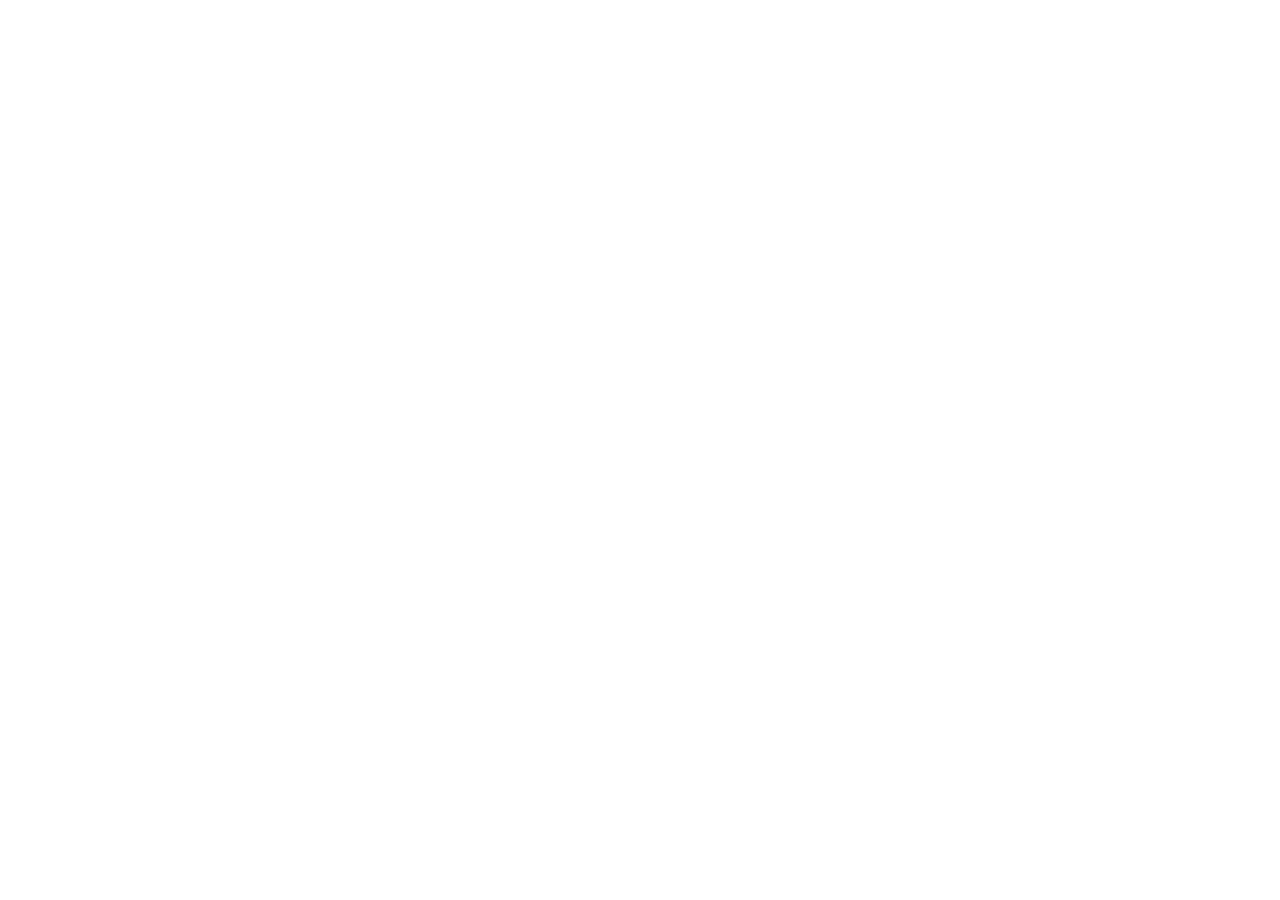
==== index.html @ f8082487 "update" ====
<!DOCTYPE html>
<html lang="en">
<head>
    <meta charset="UTF-8">
    <meta name="viewport" content="width=device-width, initial-scale=1.0">
    <title>Document</title>
    <link rel="stylesheet" href="style.css">
</head> 
<body>
    <div class="container">
    </div>
</body>
</html>
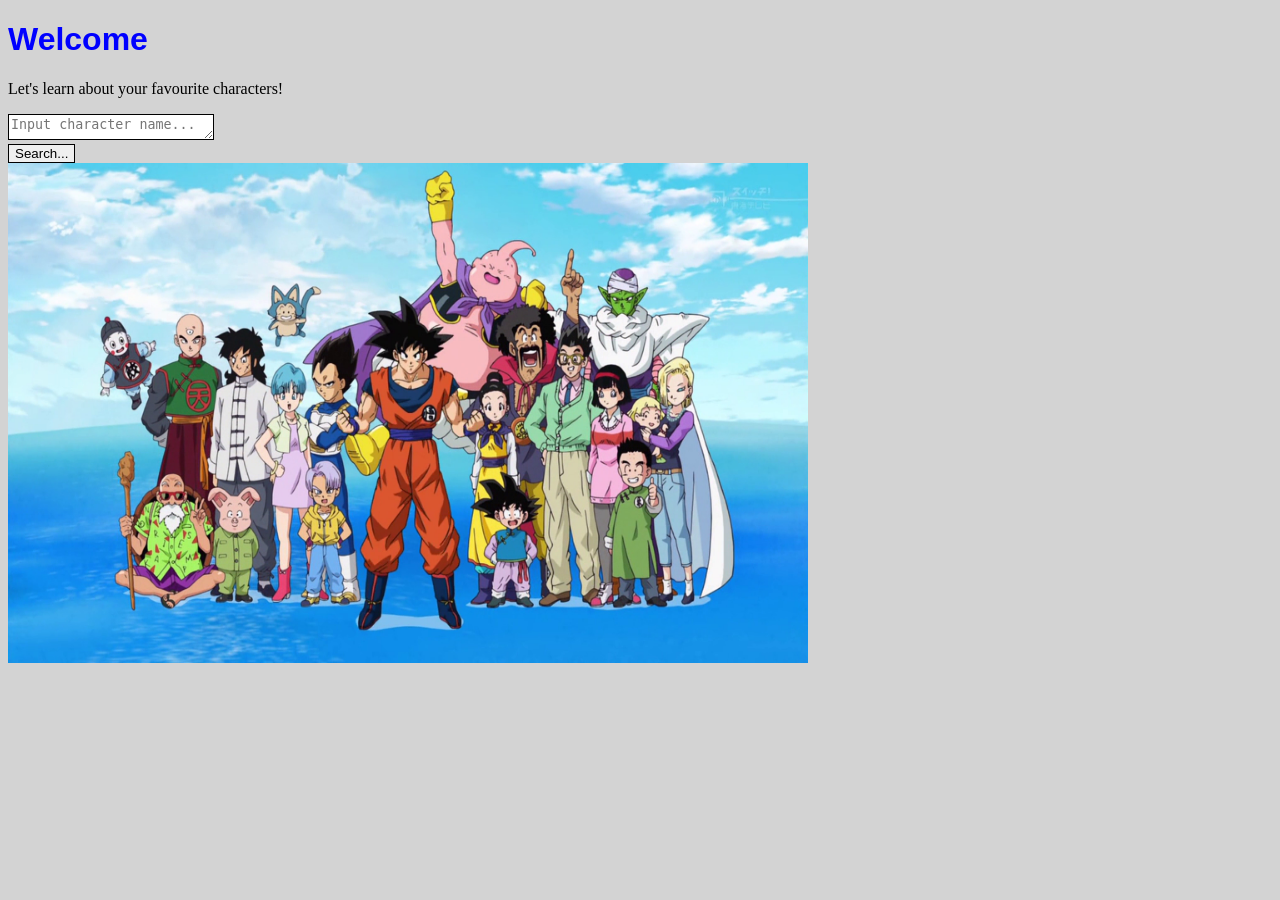
==== commit e0b9079a: "Latest update" ====
--- a/index.html
+++ b/index.html
@@ -3,11 +3,19 @@
 <head>
     <meta charset="UTF-8">
     <meta name="viewport" content="width=device-width, initial-scale=1.0">
-    <title>Document</title>
+    <title>My first website</title>
     <link rel="stylesheet" href="style.css">
 </head> 
-<body>
-    <div class="container">
-    </div>
+<body style = "background-color: lightgray;">
+    <h1 style = "color: blue; font-family: 'Franklin Gothic Medium', 'Arial Narrow', Arial, sans-serif;">Welcome</h1>
+    <p> Let's learn about your favourite characters!</p>
+    <textarea placeholder="Input character name..." style = "border: 1pt solid black; width: 200px; height: 20px;"></textarea>
+    
+    <br>
+    <button style = "border: 1pt solid black;">Search...</button>
+
+    <br>
+    <img src = "db.png" alt = "DBZ" width = "800px" height = "500px">
+  
 </body>
 </html>
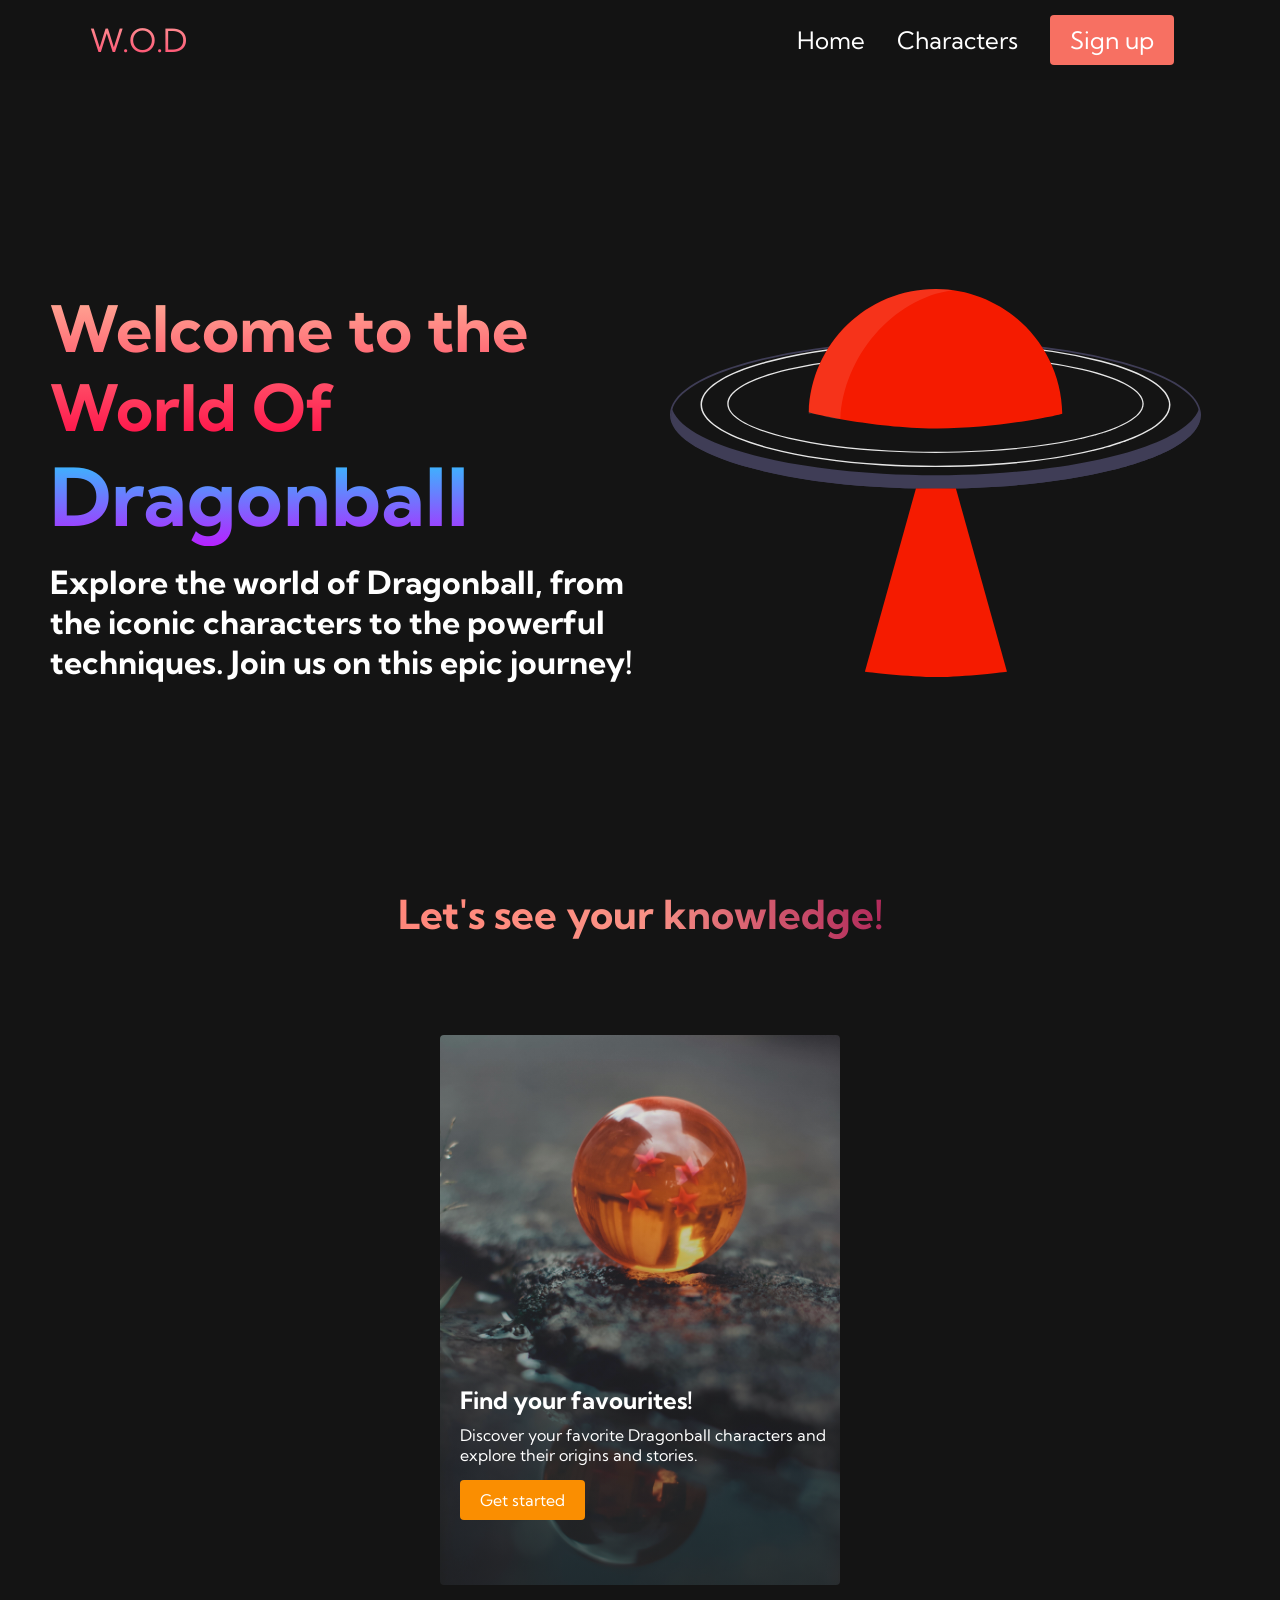
==== commit ed80e487: "update" ====
--- a/index.html
+++ b/index.html
@@ -3,19 +3,61 @@
 <head>
     <meta charset="UTF-8">
     <meta name="viewport" content="width=device-width, initial-scale=1.0">
-    <title>My first website</title>
-    <link rel="stylesheet" href="style.css">
-</head> 
-<body style = "background-color: lightgray;">
-    <h1 style = "color: blue; font-family: 'Franklin Gothic Medium', 'Arial Narrow', Arial, sans-serif;">Welcome</h1>
-    <p> Let's learn about your favourite characters!</p>
-    <textarea placeholder="Input character name..." style = "border: 1pt solid black; width: 200px; height: 20px;"></textarea>
+    <title>Dragonball Website</title>
+    <link rel="stylesheet" href="styles.css"></link>
+    <link href="https://fonts.googleapis.com/css2?family=Kumbh+Sans:wght@400;700&display=swap" rel="stylesheet"></link> 
+</head>
+
+<body>
+    <nav class = "navbar">
+        <div class="navbar__container">
+            <a href = "#" id = "navbar__logo">W.O.D</a>
+            <div class="navbar__toggle" id="mobile-menu">
+                <span class="bar"></span>
+                <span class="bar"></span>
+                <span class="bar"></span>
+            </div>
+            <ul class="navbar__menu">
+                <li class="navbar__item">
+                    <a href="/" class="navbar__links">Home</a>
+                </li>
+                </li>
+                 <li class="navbar__item">
+                    <a href="/" class="navbar__links">Characters</a>
+                </li>
+                 <li class="navbar__btn">
+                    <a href="/" class="button">Sign up</a>
+                </li>
+            </ul>
+        </div>
+    </nav>
     
-    <br>
-    <button style = "border: 1pt solid black;">Search...</button>
 
-    <br>
-    <img src = "db.png" alt = "DBZ" width = "800px" height = "500px">
-  
+    <div class="main">
+       <div class="main__container">
+        <div class="main__content">
+            <h1>Welcome to the World Of</h1>
+            <h2>Dragonball</h2>
+             <p>Explore the world of Dragonball, from the iconic characters to the powerful techniques. Join us on this epic journey!</p>
+        </div>
+        <div class="main__img--container">
+            <img src="images/img3.svg" alt="pic" id="main__img">
+        </div>
+       </div>
+    </div>
+
+
+    <div class="services">
+        <h1>Let's see your knowledge!</h1>
+        <div class="services__container">
+            <div class="services__card">
+                <h2>Find your favourites!</h2>
+                <p>Discover your favorite Dragonball characters and explore their origins and stories.</p>
+                <button>Get started</button>
+            </div>
+        </div>
+    </div>
+    
+   <script src="index.js"></script>  
 </body>
 </html>
--- a/styles.css
+++ b/styles.css
@@ -0,0 +1,450 @@
+/*navbar section*/
+
+*{
+    box-sizing: border-box;
+    margin: 0;
+    padding: 0;
+    font-family: 'Kumbh Sans', sans-serif;
+}
+.navbar{
+    background: #131313; 
+    height: 80px;
+    display: flex;
+    justify-content: center;
+    align-items: center;
+    font-size: 24px;
+    position: sticky;
+    top: 0;
+    z-index: 1000;
+}
+.navbar__container{
+    display: flex;
+    justify-content: space-between;
+    height: 80px;
+    width: 100%;
+    max-width: 1200px;
+    padding: 0 50px;
+    margin: 0 auto;
+}
+#navbar__logo{
+    background-color: #ff8177;
+    background-image: linear-gradient(to top, #fe245b 0%, #febfab 100%);
+    background-size: 100%;
+    -webkit-background-clip: text;
+    -moz-background-clip: text;
+    -webkit-text-fill-color: transparent;
+    -moz-text-fill-color: transparent;
+    display: flex;
+    align-items: center;
+    cursor: pointer;
+    text-decoration: none;
+    font-size: 32px;
+}
+
+.fa-gem{
+    margin-right: 8px;
+}
+
+.navbar__menu{
+    display: flex;
+    align-items: center;
+    list-style: none;
+    text-align: center;
+}
+
+.navbar__item{
+    height: 80px;
+}
+.navbar__links{
+    color: #fff;
+    display: flex;
+    align-items: center;
+    justify-content: center;
+    text-decoration: none;
+    padding: 0 16px;
+    height: 100%;
+    cursor: pointer;
+}
+
+.navbar__btn{
+    display: flex;
+    align-items: center;
+    justify-content: center;
+    padding: 0 16px;
+    width: 100%;
+}
+
+.button{
+    display: flex;
+    align-items: center;
+    justify-content: center;
+    text-decoration: none;
+    padding: 10px 20px;
+    height: 100%;
+    width: 100%;
+    border: none;
+    outline: none;
+    border-radius: 4px;
+    background-color: #f77062;
+    color: #fff;
+}
+
+.button:hover{
+    background: #4837ff; 
+    transition: all 0.7s ease;
+}
+
+.navbar__links:hover{
+    color: #f77062;
+    transition: all 0.7s ease;
+}
+
+@media screen and (max-width: 960px){
+    .navbar__container{
+        display: flex;
+        justify-content: space-between;
+        height: 80px;
+        z-index: 1;
+        width: 100%;
+        max-width: 1300px;
+        padding: 0;
+    }
+    .navbar__menu{
+        display: grid;
+        grid-template-columns: auto;
+        margin: 0;
+        width: 100%;
+        position: absolute;
+        top: -1000px;
+        opacity: 0;
+        transition: all 0.5s ease;
+        height: 50vh;
+        z-index: -1;
+         background: #131313;
+    }
+
+    .navbar__menu.active{
+        background: #131313;
+        top: 100%;
+        opacity: 1;
+        transition: all 0.5s ease;
+        z-index: 99;
+        height: 50vh;
+        font-size: 25px;
+    }
+
+    #navbar__logo{
+        padding-left:25px;
+    }
+
+    .navbar__toggle .bar{
+        width: 25px;
+        height: 3px;
+        margin: 5px auto;
+        transition: all 0.3s ease-in-out;
+        background: #fff;
+    }
+
+    .navbar__item{
+        width: 100%;
+    }
+
+    .navbar__links{
+        text-align: center;
+        padding: 32px;
+        width: 100%;
+        display: table;
+    }
+
+    #mobile-menu{
+        position: absolute;
+        top: 20%;
+        right: 5%;
+        transform: translate(5%, 20%);
+    }
+
+    .navbar__btn{
+        padding-bottom: 32px;
+    }
+
+    .button{
+        display: flex;
+        justify-content: center;
+        align-items: center;
+        width: 80%;
+        height: 80px;
+        margin: 0;
+    }
+
+    .navbar__toggle .bar{
+        display: block;
+        cursor: pointer;
+    }
+
+    #mobile-menu.is-active .bar:nth-child(2){
+        opacity: 0;
+    }
+
+    #mobile-menu.is-active .bar:nth-child(1){
+        transform: translateY(8px) rotate(45deg);
+    }
+
+    #mobile-menu.is-active .bar:nth-child(3){
+        transform: translateY(-8px) rotate(-45deg);
+    }
+}
+
+/*main section*/
+
+.main{
+    background-color: #141414;
+}
+
+.main__container{
+    display: grid;
+    grid-template-columns: 1fr 1fr;
+    align-items: center;
+    justify-self: center;
+    margin: 0 auto;
+    height: 90vh;
+    background-color: #141414;
+    z-index: 1;
+    width: 100%;
+    max-width: 1300px;
+    padding: 0 50px;
+}
+
+.main__content h1{
+    font-size: 64px;
+    background-color: #fa8e01;
+    background-image: linear-gradient(to top, #ff0844 0%, #ffb199 100%);
+    background-size: 100%;
+    -webkit-background-clip: text;
+    -moz-background-clip: text;
+    -webkit-text-fill-color: transparent;
+    -moz-text-fill-color: transparent;
+}
+
+.main__content h2{
+    font-size: 80px;
+    background-color: #fa8e01;
+    background-image: linear-gradient(to top, #b721ff 0%, #21d4fd 100%);
+    background-size: 100%;
+    -webkit-background-clip: text;
+    -moz-background-clip: text;
+    -webkit-text-fill-color: transparent;
+    -moz-text-fill-color: transparent;
+}
+
+.main__content p {
+    margin-top: 16px;
+    font-size: 32px;
+    font-weight: 700;
+    color: #fff;
+
+} 
+
+.main__btn {
+    font-size: 16px;
+    background-image: linear-gradient(to top, #ff7062 0%, #fe5196 100%);
+    padding: 14px 32px;
+    border: 1px solid #000000;
+    border-radius: 4px;
+    color: #fff;
+    cursor: pointer;
+    margin-top: 32px;
+    position: relative;
+    transition: all 0.5s;
+    outline: none;
+}
+
+.main__btn a {
+    position: relative;
+    z-index: 2;
+    color: #fff;
+    text-decoration: none;
+}
+
+.main__btn::after {
+    position: absolute;
+    content: '';
+    top: 0;
+    left: 0;
+    width: 0;
+    height: 100%;
+    background: #4837ff;
+    transition: all 0.5s;
+    border-radius: 4px;
+}
+
+.main__btn:hover {
+    color: #fff;
+}
+
+.main__btn:hover:after {
+    width: 100%;
+}
+
+.main__img-container{
+    text-align: center;
+}
+
+#main__img{
+    height: 90%;
+    width: 90%;
+    margin-left: 30px;  
+}
+
+/*mobile response*/
+
+@media screen and (max-width: 768px) {
+    .main__container{
+        display: grid;
+        grid-template-columns: auto;
+        align-items: center;
+        justify-self: center;
+        width: 100%;
+        margin: 0 auto;
+        height: 90vh;
+    }
+
+    .main__content {
+        text-align: center;
+        margin-bottom: 72px;
+    }
+
+    .main__content h1 {
+        font-size: 40px;
+        margin-top: 32px;
+    }
+
+    .main__content h2 {
+        font-size: 60px;
+    }
+    .main__content p {
+        margin-top: 16px;
+        font-size: 24px;
+    }
+}
+
+@media screen and (max-width: 480px) {
+  .main__content h1 {
+        font-size: 32px;
+        margin-top: 48px;
+    }
+
+    .main__content h2 {
+        font-size: 32px;
+    }
+
+    .main__content p {
+        margin-top: 32px;
+        font-size: 24px;
+    }
+
+    .main__btn {
+        padding: 12px 36px;
+        margin: 40px 0;
+    }
+}
+
+/*services section*/
+
+.services{
+    background: #141414;
+    display: flex;
+    flex-direction: column;
+    align-items: center;
+    height: 100vh;
+}
+
+.services h1 {
+    background-color: #fa8e01;
+    background-image: linear-gradient(to right, #fa8e01 0%, #ff867a 0%, #ff8c7f 21%, #f99185 52%, #cf556c 78%, #b12a5b 100%);
+    background-size: 100%;
+    margin-bottom: 80px;
+    font-size: 40px;
+    -webkit-background-clip: text;
+    -moz-background-clip: text;
+    -webkit-text-fill-color: transparent;
+    -moz-text-fill-color: transparent;
+}
+
+.services__container{
+    display: flex;
+    justify-content: center;
+    flex-wrap: wrap;
+}
+
+.services__card{
+    margin: 16px;
+    height: 550px;
+    width: 400px;
+    border-radius: 4px;
+    background-image: linear-gradient(to bottom, rgba(0,0,0,0) 0%, rgba(17,17,17,0.6) 100%), url("/images/db-ball.jpg");
+    background-size: cover;
+    position: relative;
+    color: #fff;
+}
+
+.services__card:nth-child(2){
+    background-image: linear-gradient(to bottom, rgba(0,0,0,0) 0%, rgba(17,17,17,0.6) 100%), url("/images/db-oldman.jpg");
+}
+
+.services h2{
+    position: absolute;
+    top: 350px;
+    left: 20px;
+}
+
+.services__card p{
+    position: absolute;
+    top: 390px;
+    left: 20px;
+}
+
+.services__card button{
+    color: #fff;
+    padding: 10px 20px;
+    border: none;
+    padding: none;
+    border-radius: 4px;
+    background: #fa8e01;
+    position: absolute;
+    top: 445px;
+    left: 20px;
+    font-size: 16px;
+    cursor: pointer;
+}
+
+.services__card:hover{
+    transform: scale(1.075);
+    transition: 0.4s ease-in;
+    cursor: pointer;
+}
+
+@media screen and (max-width: 960px) {
+    .services{
+        height: 1600px;
+    }
+
+    .services h1{
+        font-size: 32px;
+        margin-top: 184px;
+    }
+}
+
+@media screen and (max-width: 480px) {
+    .services{
+        height: 1300px;
+    }
+
+    .services h1{
+        font-size: 18px;
+    }
+
+    .services__card{
+        width: 300px;
+    }
+}
+
